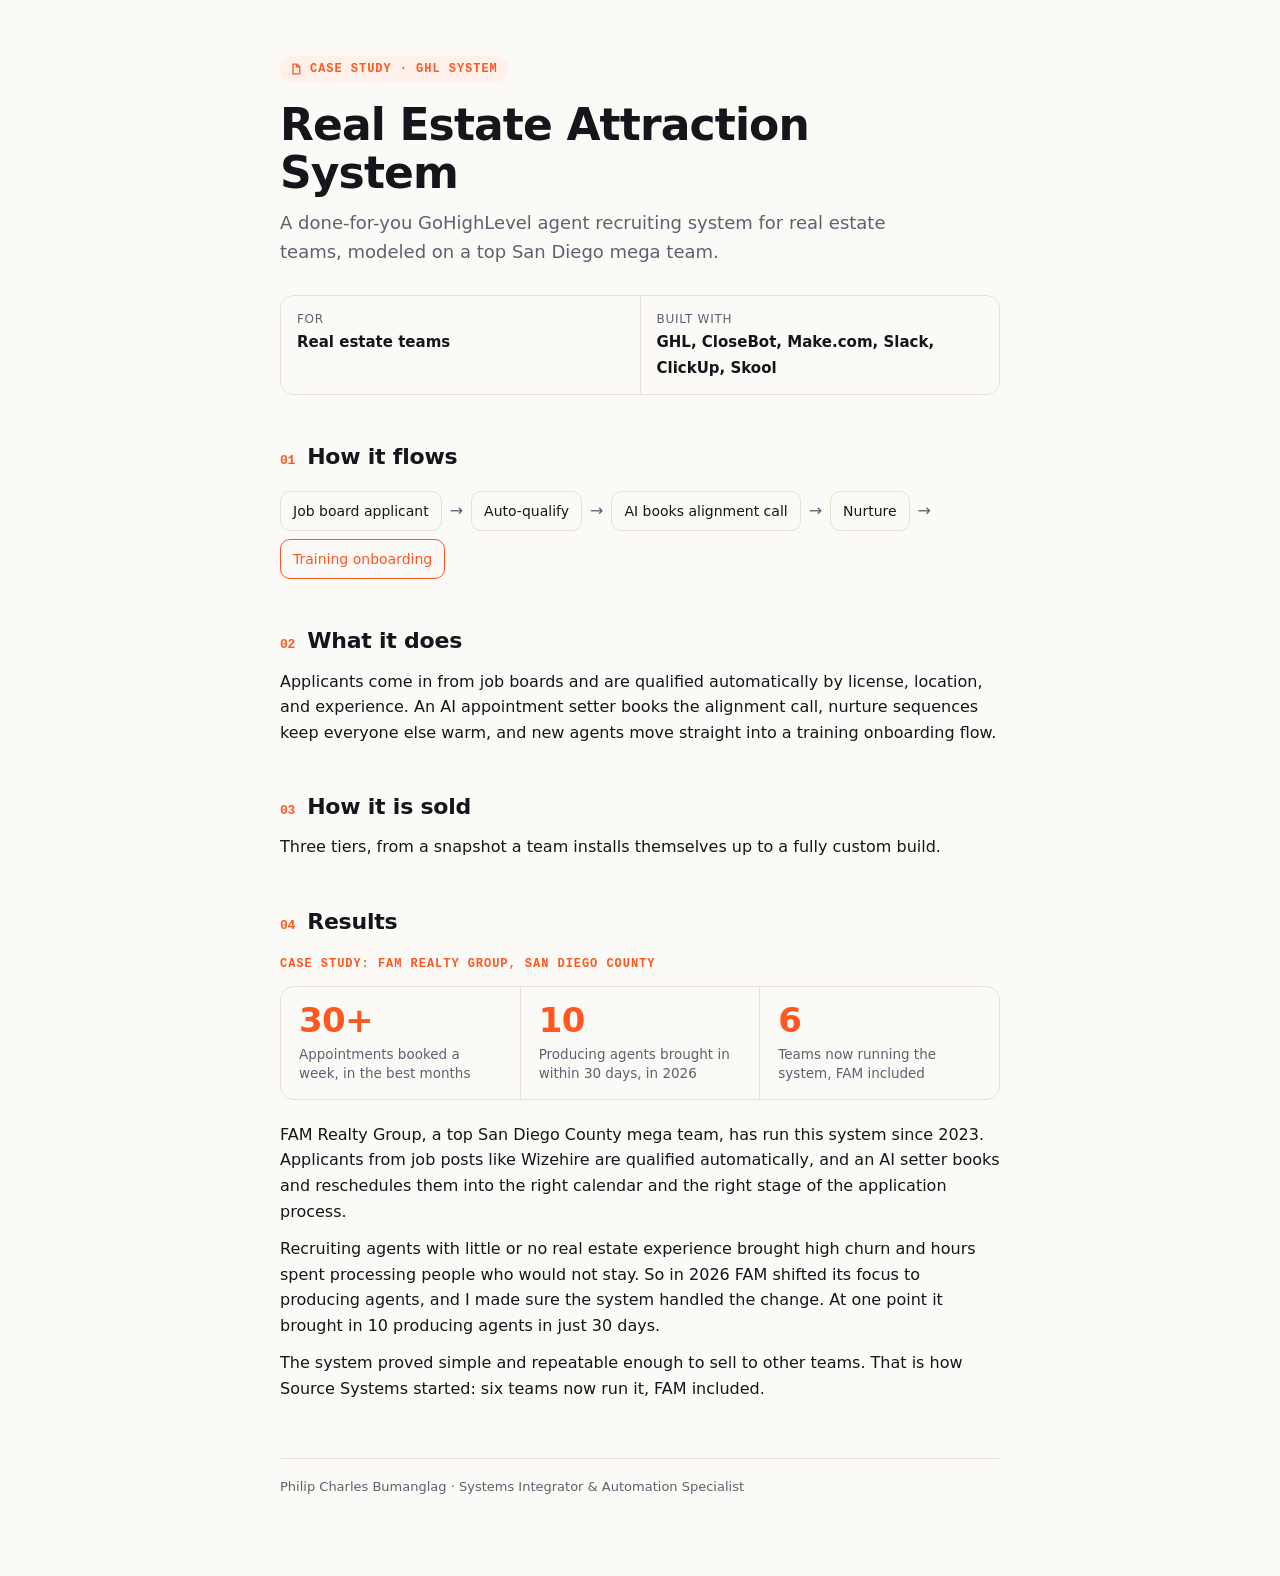
==== public/case-study.html @ 1a2e32d3 "feat: fill the portfolio with Philip's content Replace the template placeholders with Philip Charles" ====
<!doctype html>
<html lang="en">
<head>
<meta charset="utf-8">
<meta name="viewport" content="width=device-width, initial-scale=1">
<title>Case Study - Philip Bumanglag</title>
<meta name="robots" content="noindex">
<style>
  :root {
    --paper: #fbfaf6;
    --ink: #14161c;
    --muted: #5d6270;
    --line: #e4e1d6;
    --tint: #f2efe6;
    --accent: #ff5722;
    --accent-soft: #fff1ea;
    --radius: 14px;
  }
  @media (prefers-color-scheme: dark) {
    :root {
      --paper: #0e0f16;
      --ink: #f2f2f5;
      --muted: #a2a6b4;
      --line: #262836;
      --tint: #161824;
      --accent-soft: #2a1710;
    }
  }
  * { box-sizing: border-box; }
  html, body { margin: 0; }
  body {
    background: var(--paper);
    color: var(--ink);
    font: 16px/1.6 ui-sans-serif, system-ui, -apple-system, "Segoe UI", sans-serif;
    -webkit-font-smoothing: antialiased;
  }
  .doc { max-width: 760px; margin: 0 auto; padding: 56px 20px 80px; }
  .tag {
    display: inline-flex; align-items: center; gap: 8px;
    font: 600 12px/1 ui-monospace, SFMono-Regular, Menlo, monospace;
    letter-spacing: .08em; text-transform: uppercase;
    color: var(--accent); background: var(--accent-soft);
    padding: 7px 10px; border-radius: 999px;
  }
  .tag svg { width: 12px; height: 12px; }
  h1 { font-size: clamp(30px, 5vw, 44px); line-height: 1.1; letter-spacing: -.02em; margin: 18px 0 12px; }
  .lede { color: var(--muted); font-size: 18px; margin: 0 0 28px; max-width: 58ch; }
  .meta { display: grid; grid-template-columns: repeat(auto-fit, minmax(200px, 1fr)); gap: 1px; background: var(--line); border: 1px solid var(--line); border-radius: var(--radius); overflow: hidden; margin-bottom: 44px; }
  .meta div { background: var(--paper); padding: 14px 16px; }
  .meta span { display: block; font-size: 12px; color: var(--muted); text-transform: uppercase; letter-spacing: .06em; }
  .meta b { font-weight: 600; font-size: 15px; }
  h2 { font-size: 22px; letter-spacing: -.01em; margin: 44px 0 10px; display: flex; gap: 12px; align-items: baseline; }
  h2 i { font: 600 13px/1 ui-monospace, SFMono-Regular, Menlo, monospace; font-style: normal; color: var(--accent); }
  p { margin: 0 0 12px; }
  .todo {
    border: 1px dashed var(--line); background: var(--tint);
    border-radius: var(--radius); padding: 14px 16px; color: var(--muted); font-size: 15px;
  }
  .case {
    display: inline-block; margin: 0 0 16px;
    font: 600 12px/1 ui-monospace, SFMono-Regular, Menlo, monospace;
    letter-spacing: .08em; text-transform: uppercase; color: var(--accent);
  }
  .stats { display: grid; grid-template-columns: repeat(auto-fit, minmax(180px, 1fr)); gap: 1px; background: var(--line); border: 1px solid var(--line); border-radius: var(--radius); overflow: hidden; margin: 0 0 22px; }
  .stats div { background: var(--paper); padding: 16px 18px; }
  .stats b { display: block; font-size: 34px; line-height: 1.05; letter-spacing: -.02em; color: var(--accent); }
  .stats span { display: block; margin-top: 6px; font-size: 13.5px; line-height: 1.4; color: var(--muted); }
  .flow { display: flex; flex-wrap: wrap; gap: 8px; margin: 16px 0 4px; }
  .flow span {
    border: 1px solid var(--line); background: var(--paper);
    border-radius: 10px; padding: 8px 12px; font-size: 14px; font-weight: 500;
  }
  .flow span:last-child { border-color: var(--accent); color: var(--accent); }
  .flow em { align-self: center; color: var(--muted); font-style: normal; }
  ul.list { padding-left: 20px; margin: 8px 0 0; color: var(--muted); }
  ul.list li { margin: 4px 0; }
  footer { margin-top: 56px; padding-top: 18px; border-top: 1px solid var(--line); color: var(--muted); font-size: 13px; }
</style>
</head>
<body>
  <main class="doc" id="doc"></main>
  <script>
    // One page, eight projects. ?p=<id> picks the project; the ids match
    // src/data/ai-stack.ts. Every fact here comes from Philip's brief and notes.
    (function () {
      var RESULTS_TODO = '[[TODO: the result or metric for this project]]';
      var PROJECTS = {
        'attraction-system': {
          kind: 'GHL System',
          title: 'Real Estate Attraction System',
          lede: 'A done-for-you GoHighLevel agent recruiting system for real estate teams, modeled on a top San Diego mega team.',
          meta: [['For', 'Real estate teams'], ['Built with', 'GHL, CloseBot, Make.com, Slack, ClickUp, Skool']],
          flow: ['Job board applicant', 'Auto-qualify', 'AI books alignment call', 'Nurture', 'Training onboarding'],
          sections: [
            ['What it does', ['Applicants come in from job boards and are qualified automatically by license, location, and experience. An AI appointment setter books the alignment call, nurture sequences keep everyone else warm, and new agents move straight into a training onboarding flow.']],
            ['How it is sold', ['Three tiers, from a snapshot a team installs themselves up to a fully custom build.']]
          ],
          results: {
            caseStudy: 'Case study: FAM Realty Group, San Diego County',
            stats: [
              ['30+', 'Appointments booked a week, in the best months'],
              ['10', 'Producing agents brought in within 30 days, in 2026'],
              ['6', 'Teams now running the system, FAM included']
            ],
            paragraphs: [
              'FAM Realty Group, a top San Diego County mega team, has run this system since 2023. Applicants from job posts like Wizehire are qualified automatically, and an AI setter books and reschedules them into the right calendar and the right stage of the application process.',
              'Recruiting agents with little or no real estate experience brought high churn and hours spent processing people who would not stay. So in 2026 FAM shifted its focus to producing agents, and I made sure the system handled the change. At one point it brought in 10 producing agents in just 30 days.',
              'The system proved simple and repeatable enough to sell to other teams. That is how Source Systems started: six teams now run it, FAM included.'
            ]
          }
        },
        'clickup-sync': {
          kind: 'Integration',
          title: 'ClickUp to GHL Two-Way Sync',
          lede: 'Four Make.com scenarios that keep a real estate team’s agent onboarding pipeline in sync between ClickUp and GoHighLevel.',
          meta: [['For', 'A real estate team'], ['Built with', 'Make.com, ClickUp, GHL']],
          flow: ['Change in ClickUp or GHL', 'Make.com scenario', 'Other side updated'],
          sections: [
            ['What it syncs', ['The agent onboarding pipeline in both directions, including agent stage and office assignment.']],
            ['Getting it stable', ['The scenarios had inverted route filters and broken field references. Debugging both is what made the sync reliable.']]
          ]
        },
        'client-onboarding': {
          kind: 'Integration',
          title: 'Automated Client Onboarding',
          lede: 'A single survey submission sets up a new client: their GHL sub-account and a dedicated Slack channel.',
          meta: [['Built with', 'Make.com, GHL API, Slack']],
          flow: ['Survey submitted', 'GHL sub-account created', 'Slack channel created'],
          sections: [
            ['The hard part', ['OAuth scope limits got in the way, so the build switched to Private Integration Tokens.']]
          ]
        },
        'lofty-sync': {
          kind: 'Integration',
          title: 'Lofty to GHL Lender Sync',
          lede: 'When a lender is assigned to a lead in Lofty, the buyer is created as a contact in GoHighLevel automatically.',
          meta: [['Built with', 'Lofty, Make.com, GHL']],
          flow: ['Lender assigned in Lofty', 'Make.com', 'Buyer created in GHL'],
          sections: [
            ['The hard part', ['Webhook payload limits got in the way, so a Make.com Data Store works around them.']]
          ]
        },
        'ai-setters': {
          kind: 'AI Agent',
          title: 'AI Appointment Setters',
          lede: 'CloseBot knowledge bases and agent flows that book and reschedule calls without human input.',
          meta: [['For', 'An eXp Realty recruiting partnership and a women’s membership program'], ['Built with', 'CloseBot, GHL']],
          flow: ['Lead replies', 'AI setter answers', 'Call booked or rescheduled'],
          sections: []
        },
        'voice-ai': {
          kind: 'AI Agent',
          title: 'Voice AI Receptionist',
          lede: 'A voice AI receptionist scoped for a church.',
          meta: [['For', 'A church'], ['Built with', 'Voice AI, LLMs']],
          flow: ['Caller', 'Voice AI receptionist', 'Warm transfer to staff'],
          sections: [
            ['What was scoped', ['Which LLM to run it on, and the warm transfer logic that hands a caller to the right staff member.']]
          ]
        },
        'semaphore-sms': {
          kind: 'GHL System',
          title: 'GHL to Semaphore SMS (Philippines)',
          lede: 'GoHighLevel connected to Semaphore, a local Philippine SMS provider.',
          meta: [['Built with', 'GHL, Semaphore, Webhooks']],
          flow: ['GHL workflow', 'Webhook', 'Semaphore SMS'],
          sections: [
            ['What it handles', ['Phone number format conversion between the two systems, and message segment optimization.']]
          ]
        },
        'documentation': {
          kind: 'Offer',
          title: 'Documentation as a Service',
          lede: 'A structured offer for auditing and documenting existing GHL systems for agencies.',
          meta: [['For', 'Agencies'], ['Built with', 'GHL, Claude']],
          flow: ['Qualify', 'Propose', 'Audit & document'],
          sections: [
            ['What is in it', ['A qualification scorecard, a proposal builder, and deliverable standards for every engagement.']]
          ]
        }
      };

      var id = new URLSearchParams(location.search).get('p');
      var p = PROJECTS[id] || PROJECTS['attraction-system'];
      var esc = function (s) {
        return String(s).replace(/[&<>"]/g, function (c) {
          return { '&': '&amp;', '<': '&lt;', '>': '&gt;', '"': '&quot;' }[c];
        });
      };

      var html = '';
      html += '<span class="tag"><svg viewBox="0 0 16 16" fill="none" stroke="currentColor" stroke-width="1.8" aria-hidden="true"><path d="M4 1.5h5.5L13 5v9.5H4z"/><path d="M9 1.5V5h4"/></svg>Case study · ' + esc(p.kind) + '</span>';
      html += '<h1>' + esc(p.title) + '</h1>';
      html += '<p class="lede">' + esc(p.lede) + '</p>';
      html += '<div class="meta">' + p.meta.map(function (m) {
        return '<div><span>' + esc(m[0]) + '</span><b>' + esc(m[1]) + '</b></div>';
      }).join('') + '</div>';

      var n = 0;
      var num = function () { n += 1; return '<i>0' + n + '</i>'; };
      html += '<h2>' + num() + 'How it flows</h2>';
      html += '<div class="flow" aria-label="How it flows">' + p.flow.map(esc).map(function (s) {
        return '<span>' + s + '</span>';
      }).join('<em>&rarr;</em>') + '</div>';
      p.sections.forEach(function (s) {
        html += '<h2>' + num() + esc(s[0]) + '</h2>';
        s[1].forEach(function (para) { html += '<p>' + esc(para) + '</p>'; });
      });
      html += '<h2>' + num() + 'Results</h2>';
      if (p.results) {
        var r = p.results;
        html += '<p class="case">' + esc(r.caseStudy) + '</p>';
        html += '<div class="stats">' + r.stats.map(function (s) {
          return '<div><b>' + esc(s[0]) + '</b><span>' + esc(s[1]) + '</span></div>';
        }).join('') + '</div>';
        r.paragraphs.forEach(function (para) { html += '<p>' + esc(para) + '</p>'; });
      } else {
        html += '<div class="todo">' + esc(RESULTS_TODO) + '</div>';
      }
      html += '<footer>Philip Charles Bumanglag · Systems Integrator &amp; Automation Specialist</footer>';

      document.title = p.title + ' - Philip Bumanglag';
      document.getElementById('doc').innerHTML = html;
    })();
  </script>
</body>
</html>
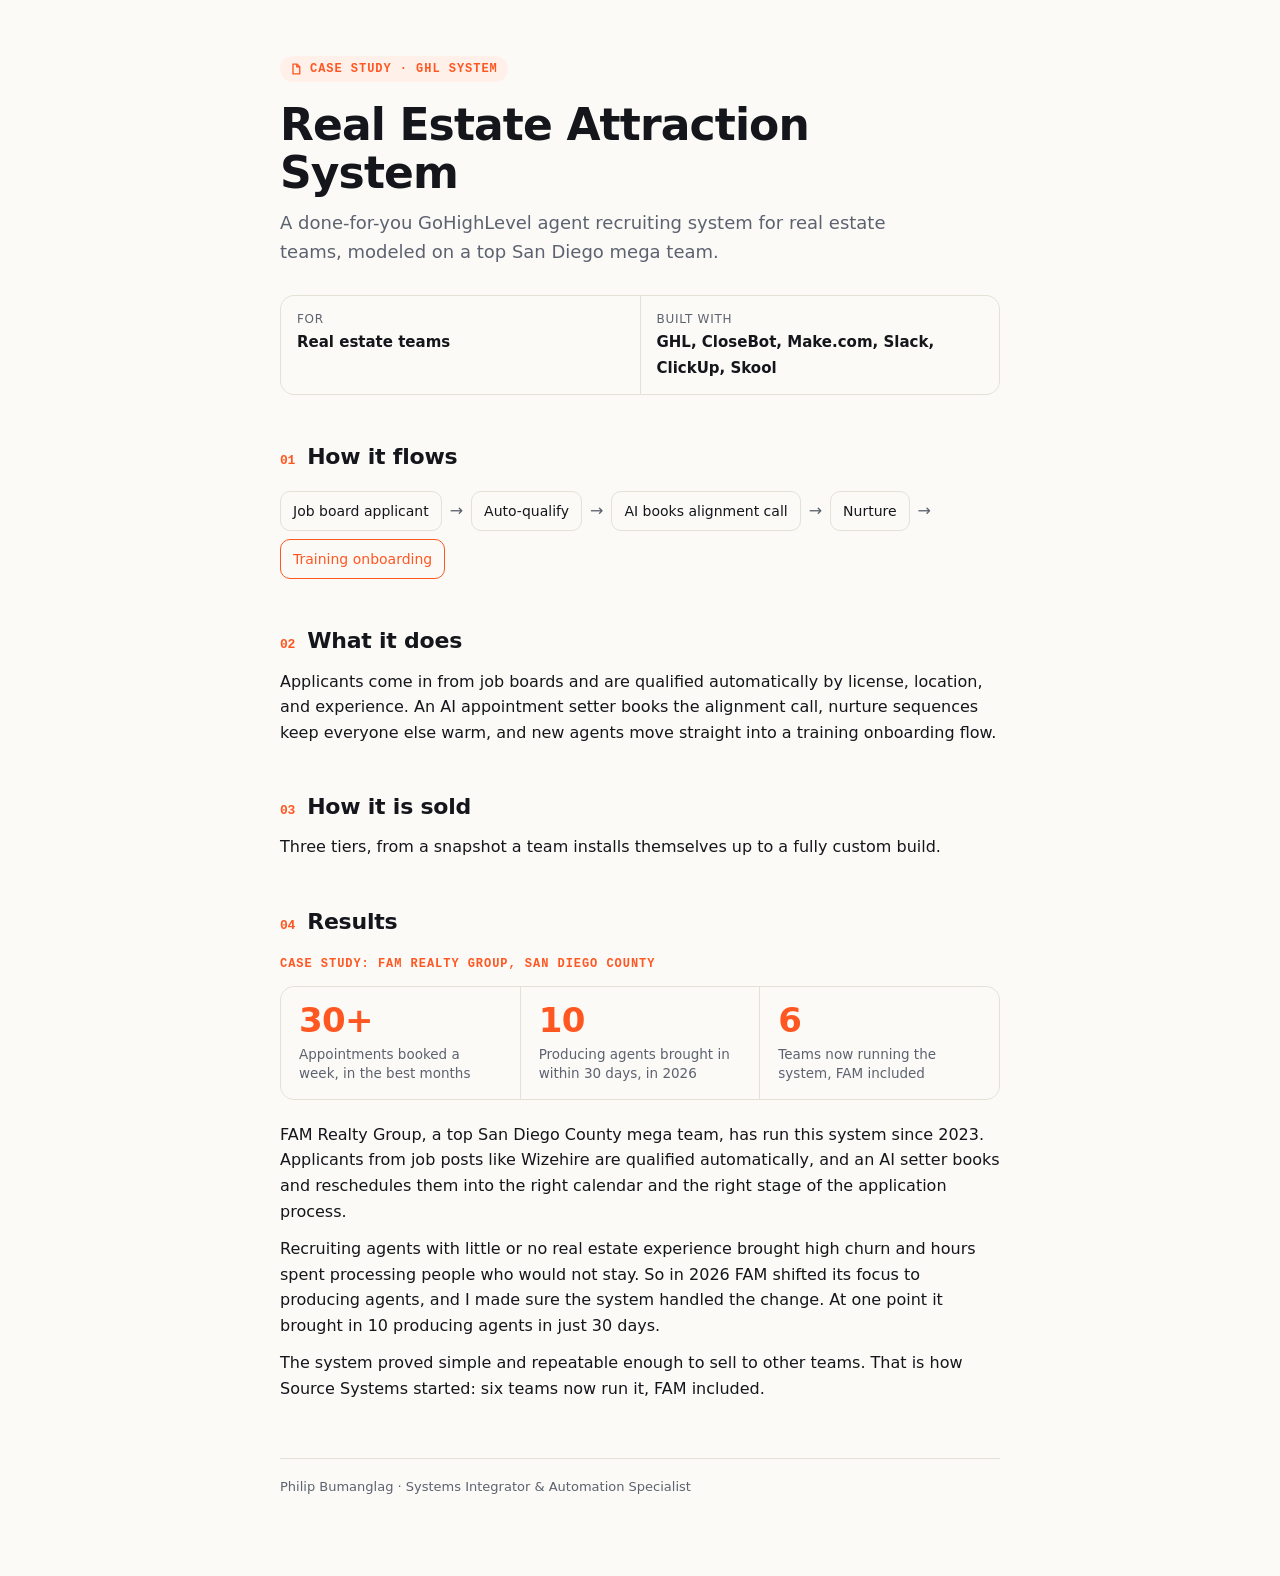
==== commit b7a18141: "fix: shorten the displayed name and route deep links on Vercel - Show "Philip Bumanglag" so the name" ====
--- a/public/case-study.html
+++ b/public/case-study.html
@@ -217,7 +217,7 @@
       } else {
         html += '<div class="todo">' + esc(RESULTS_TODO) + '</div>';
       }
-      html += '<footer>Philip Charles Bumanglag · Systems Integrator &amp; Automation Specialist</footer>';
+      html += '<footer>Philip Bumanglag · Systems Integrator &amp; Automation Specialist</footer>';
 
       document.title = p.title + ' - Philip Bumanglag';
       document.getElementById('doc').innerHTML = html;
